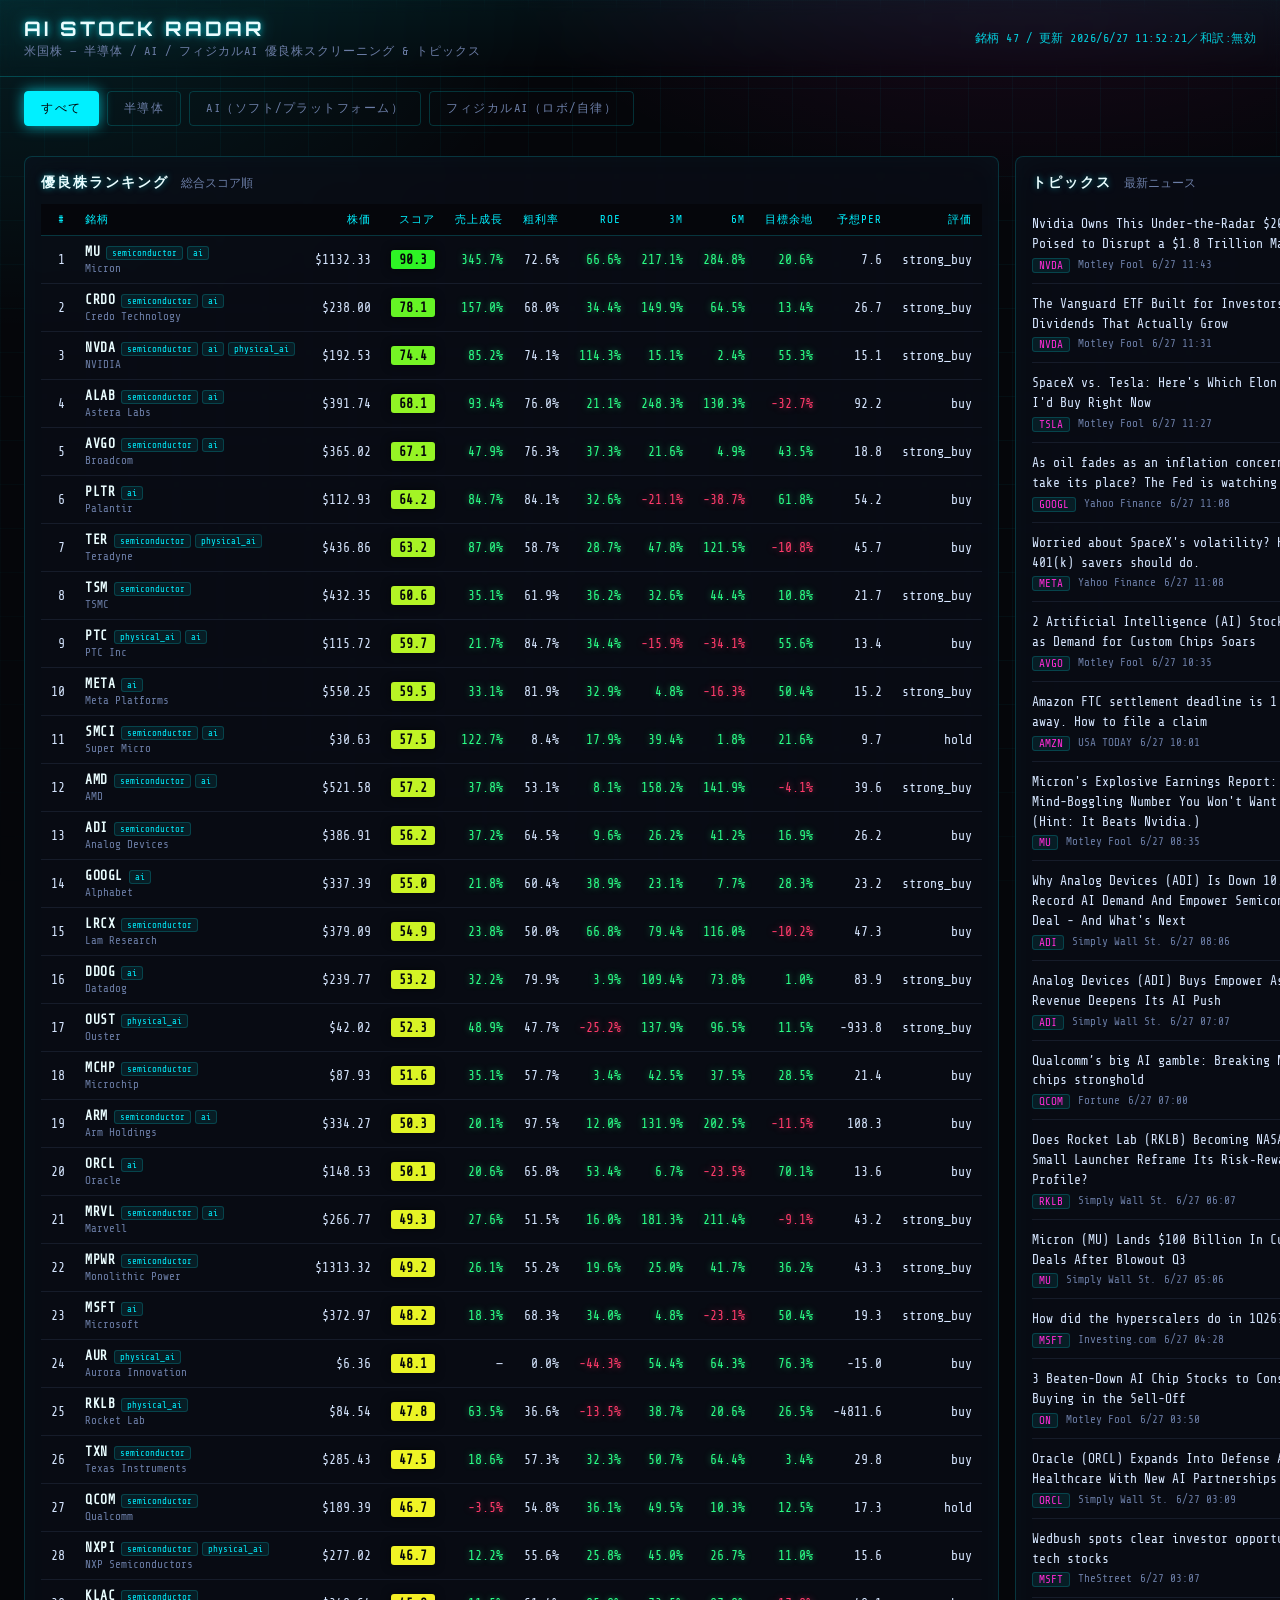
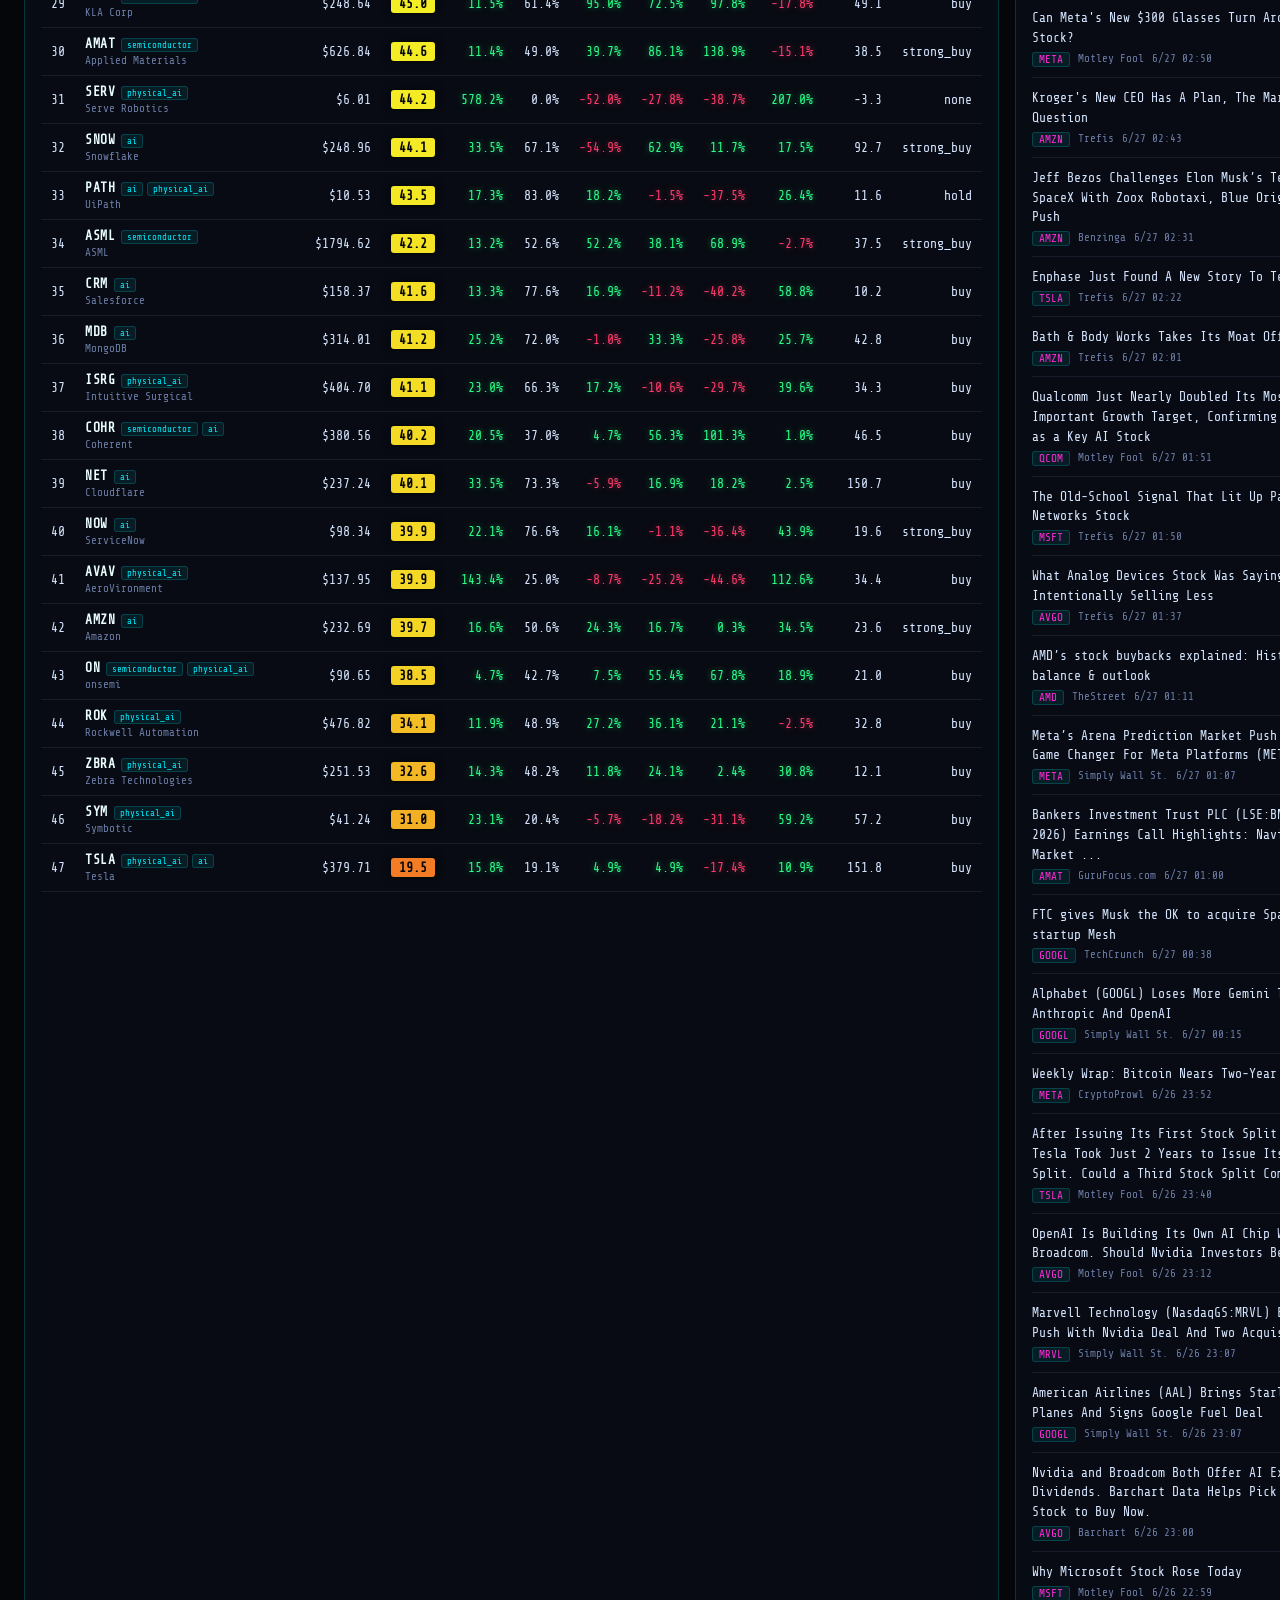
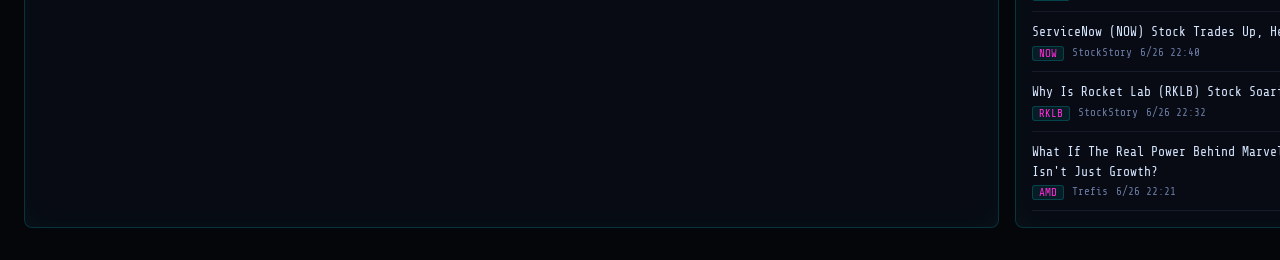
==== public/index.html @ abdc6777 "AI Stock Radar: static site + GitHub Actions data pipeline for Vercel Co-Authored-By: Claude Opus 4." ====
<!DOCTYPE html>
<html lang="ja">
<head>
  <meta charset="UTF-8" />
  <meta name="viewport" content="width=device-width, initial-scale=1.0" />
  <title>AI Stock Radar — 米国 半導体・AI・フィジカルAI</title>
  <link rel="preconnect" href="https://fonts.googleapis.com" />
  <link rel="preconnect" href="https://fonts.gstatic.com" crossorigin />
  <link href="https://fonts.googleapis.com/css2?family=Orbitron:wght@500;700&family=Share+Tech+Mono&display=swap" rel="stylesheet" />
  <link rel="stylesheet" href="./style.css" />
</head>
<body>
  <header>
    <div class="title">
      <h1>AI Stock Radar</h1>
      <span class="sub">米国株 — 半導体 / AI / フィジカルAI 優良株スクリーニング &amp; トピックス</span>
    </div>
    <div class="actions">
      <span id="status" class="status">読み込み中…</span>
    </div>
  </header>

  <nav id="themes" class="themes"></nav>

  <section id="outlook-wrap" class="outlook-wrap" hidden>
    <div class="outlook-head">
      <h2>市場見通し <small>AIによるニュース材料の整理</small></h2>
      <span class="disclaimer">※ 投資助言ではありません。情報提供のみ・投資判断は自己責任で。</span>
    </div>
    <div id="outlook-cards" class="outlook-cards"></div>
  </section>

  <main>
    <section class="panel screener">
      <h2>優良株ランキング <small>総合スコア順</small></h2>
      <div class="table-wrap">
        <table id="screener-table">
          <thead>
            <tr>
              <th>#</th><th>銘柄</th><th>株価</th><th class="score-col">スコア</th>
              <th>売上成長</th><th>粗利率</th><th>ROE</th>
              <th>3M</th><th>6M</th><th>目標余地</th><th>予想PER</th><th>評価</th>
            </tr>
          </thead>
          <tbody id="screener-body"></tbody>
        </table>
      </div>
    </section>

    <section class="panel topics">
      <h2>トピックス <small>最新ニュース</small></h2>
      <ul id="topics-list"></ul>
    </section>
  </main>

  <script src="./app.js"></script>
</body>
</html>
---- public/style.css ----
:root {
  --bg: #05060a;
  --panel: rgba(10, 14, 24, 0.72);
  --panel-2: rgba(18, 24, 40, 0.85);
  --line: rgba(0, 240, 255, 0.18);
  --line-soft: rgba(120, 150, 200, 0.12);
  --text: #d6e6ff;
  --muted: #6b7da6;
  --cyan: #00f0ff;
  --magenta: #ff2bd6;
  --accent: #00f0ff;
  --good: #2bff88;
  --bad: #ff3b6b;
  --chip: rgba(0, 240, 255, 0.08);
}

* { box-sizing: border-box; }

body {
  margin: 0;
  font-family: "Share Tech Mono", "Consolas", monospace;
  color: var(--text);
  background:
    radial-gradient(900px 500px at 80% -10%, rgba(255, 43, 214, 0.10), transparent 60%),
    radial-gradient(1000px 600px at 0% 0%, rgba(0, 240, 255, 0.10), transparent 55%),
    #05060a;
  background-attachment: fixed;
  min-height: 100vh;
}

/* スキャンライン風の薄いグリッド */
body::before {
  content: "";
  position: fixed; inset: 0; z-index: 0; pointer-events: none;
  background-image:
    linear-gradient(rgba(0, 240, 255, 0.04) 1px, transparent 1px),
    linear-gradient(90deg, rgba(0, 240, 255, 0.04) 1px, transparent 1px);
  background-size: 44px 44px;
  mask-image: radial-gradient(circle at 50% 30%, #000 60%, transparent 100%);
}
header, nav, main, .outlook-wrap { position: relative; z-index: 1; }

header {
  display: flex; align-items: center; justify-content: space-between;
  padding: 16px 24px; border-bottom: 1px solid var(--line);
  background: linear-gradient(180deg, rgba(0, 240, 255, 0.05), transparent);
  position: sticky; top: 0; z-index: 10;
  backdrop-filter: blur(8px);
}
.title h1 {
  margin: 0; font-family: "Orbitron", sans-serif; font-size: 20px; font-weight: 700;
  letter-spacing: 3px; text-transform: uppercase;
  color: #eafdff;
  text-shadow: 0 0 6px rgba(0, 240, 255, 0.7), 0 0 18px rgba(0, 240, 255, 0.4);
}
.title .sub { color: var(--muted); font-size: 12px; letter-spacing: 1px; }
.actions { display: flex; align-items: center; gap: 12px; }
.status { color: var(--cyan); font-size: 12px; letter-spacing: 0.5px; opacity: 0.85; }

button {
  background: transparent; color: var(--cyan);
  border: 1px solid var(--cyan); border-radius: 4px;
  padding: 8px 16px; font-size: 12px; cursor: pointer;
  font-family: "Share Tech Mono", monospace; letter-spacing: 1.5px; text-transform: uppercase;
  box-shadow: 0 0 8px rgba(0, 240, 255, 0.25), inset 0 0 8px rgba(0, 240, 255, 0.06);
  transition: all .15s ease;
}
button:hover {
  background: rgba(0, 240, 255, 0.12);
  box-shadow: 0 0 16px rgba(0, 240, 255, 0.6), inset 0 0 12px rgba(0, 240, 255, 0.15);
}

.themes { display: flex; gap: 8px; padding: 14px 24px; flex-wrap: wrap; }
.themes button {
  color: var(--muted); border-color: var(--line); box-shadow: none;
}
.themes button.active {
  color: #05060a; background: var(--cyan); border-color: var(--cyan);
  box-shadow: 0 0 14px rgba(0, 240, 255, 0.7);
}

/* ---- 市場見通し ---- */
.outlook-wrap { padding: 0 24px 4px; }
.outlook-head { display: flex; align-items: baseline; gap: 12px; flex-wrap: wrap; margin-bottom: 10px; }
.outlook-head h2 {
  margin: 0; font-family: "Orbitron", sans-serif; font-size: 14px; letter-spacing: 2px;
  text-transform: uppercase; color: #eafdff; text-shadow: 0 0 6px rgba(0, 240, 255, 0.5);
}
.outlook-head h2 small { color: var(--muted); font-weight: 400; font-size: 12px; margin-left: 6px; letter-spacing: 0; text-shadow: none; font-family: "Share Tech Mono", monospace; }
.disclaimer { color: var(--bad); font-size: 11px; letter-spacing: 0.5px; }
.outlook-cards { display: grid; grid-template-columns: repeat(auto-fit, minmax(280px, 1fr)); gap: 16px; }

.outlook-card {
  background: var(--panel); border: 1px solid var(--line); border-radius: 8px; padding: 14px 16px;
  backdrop-filter: blur(6px);
  box-shadow: inset 0 0 24px rgba(0, 240, 255, 0.04);
}
.oc-head { display: flex; align-items: center; justify-content: space-between; margin-bottom: 6px; }
.oc-theme { font-family: "Orbitron", sans-serif; font-weight: 500; font-size: 13px; letter-spacing: 1px; color: #eafdff; }
.oc-sent { font-size: 11px; font-weight: 700; color: #05060a; padding: 2px 10px; border-radius: 3px; letter-spacing: 1px; }
.oc-conf { color: var(--muted); font-size: 11px; margin-bottom: 8px; }
.oc-scenario { font-size: 13px; line-height: 1.55; color: #aec4e8; margin-bottom: 10px; }
.oc-cols { display: grid; grid-template-columns: 1fr 1fr; gap: 12px; margin-bottom: 10px; }
.oc-label { font-size: 11px; font-weight: 700; color: var(--muted); margin-bottom: 4px; letter-spacing: 1px; text-transform: uppercase; }
.oc-label.up { color: var(--good); }
.oc-label.down { color: var(--bad); }
.outlook-card ul { margin: 0; padding-left: 16px; }
.outlook-card li { font-size: 12px; line-height: 1.5; margin-bottom: 3px; color: var(--text); }

main {
  display: grid; grid-template-columns: 1fr 360px; gap: 16px;
  padding: 16px 24px 32px;
}
@media (max-width: 980px) { main { grid-template-columns: 1fr; } }

.panel {
  background: var(--panel); border: 1px solid var(--line); border-radius: 8px;
  padding: 16px; backdrop-filter: blur(6px);
  box-shadow: inset 0 0 30px rgba(0, 240, 255, 0.03);
}
.panel h2 {
  margin: 0 0 12px; font-family: "Orbitron", sans-serif; font-size: 14px;
  letter-spacing: 2px; text-transform: uppercase; color: #eafdff;
  text-shadow: 0 0 6px rgba(0, 240, 255, 0.5);
}
.panel h2 small { color: var(--muted); font-weight: 400; font-size: 12px; margin-left: 6px; letter-spacing: 0; text-shadow: none; font-family: "Share Tech Mono", monospace; }

.table-wrap { overflow-x: auto; }
table { width: 100%; border-collapse: collapse; font-size: 13px; }
th, td { padding: 8px 10px; text-align: right; white-space: nowrap; }
th {
  color: var(--cyan); font-weight: 400; font-size: 11px; letter-spacing: 1px; text-transform: uppercase;
  border-bottom: 1px solid var(--line); position: sticky; top: 0;
  background: rgba(5, 6, 10, 0.9);
}
td:nth-child(2), th:nth-child(2) { text-align: left; }
tbody tr { border-bottom: 1px solid var(--line-soft); }
tbody tr:hover { background: rgba(0, 240, 255, 0.06); }

.tk { font-weight: 700; color: #eafdff; letter-spacing: 0.5px; }
.nm { color: var(--muted); font-size: 11px; }
.tags { display: inline-flex; gap: 4px; margin-left: 6px; }
.tag { font-size: 9px; padding: 1px 5px; border-radius: 3px; background: var(--chip); color: var(--cyan); border: 1px solid var(--line); }

.score-col { text-align: right; }
.score {
  display: inline-block; min-width: 42px; padding: 2px 8px; border-radius: 3px;
  font-weight: 700; color: #05060a;
  box-shadow: 0 0 10px currentColor;
}
.pos { color: var(--good); text-shadow: 0 0 6px rgba(43, 255, 136, 0.5); }
.neg { color: var(--bad); text-shadow: 0 0 6px rgba(255, 59, 107, 0.5); }

/* ---- トピックス ---- */
#topics-list { list-style: none; margin: 0; padding: 0; }
#topics-list li { padding: 10px 0; border-bottom: 1px solid var(--line-soft); }
#topics-list a { color: var(--text); text-decoration: none; font-size: 13px; line-height: 1.45; transition: color .15s; }
#topics-list a:hover { color: var(--cyan); text-shadow: 0 0 6px rgba(0, 240, 255, 0.5); }
.topic-summary { color: #aec4e8; font-size: 12px; line-height: 1.45; margin-top: 4px; }
.topic-orig { color: var(--muted); font-size: 11px; line-height: 1.35; margin-top: 3px; font-style: italic; }
.topic-meta { display: flex; gap: 8px; margin-top: 4px; color: var(--muted); font-size: 11px; }
.topic-tk { background: var(--chip); border: 1px solid var(--line); border-radius: 3px; padding: 0 6px; color: var(--magenta); }

.empty { color: var(--muted); font-size: 13px; padding: 20px 0; text-align: center; letter-spacing: 1px; }
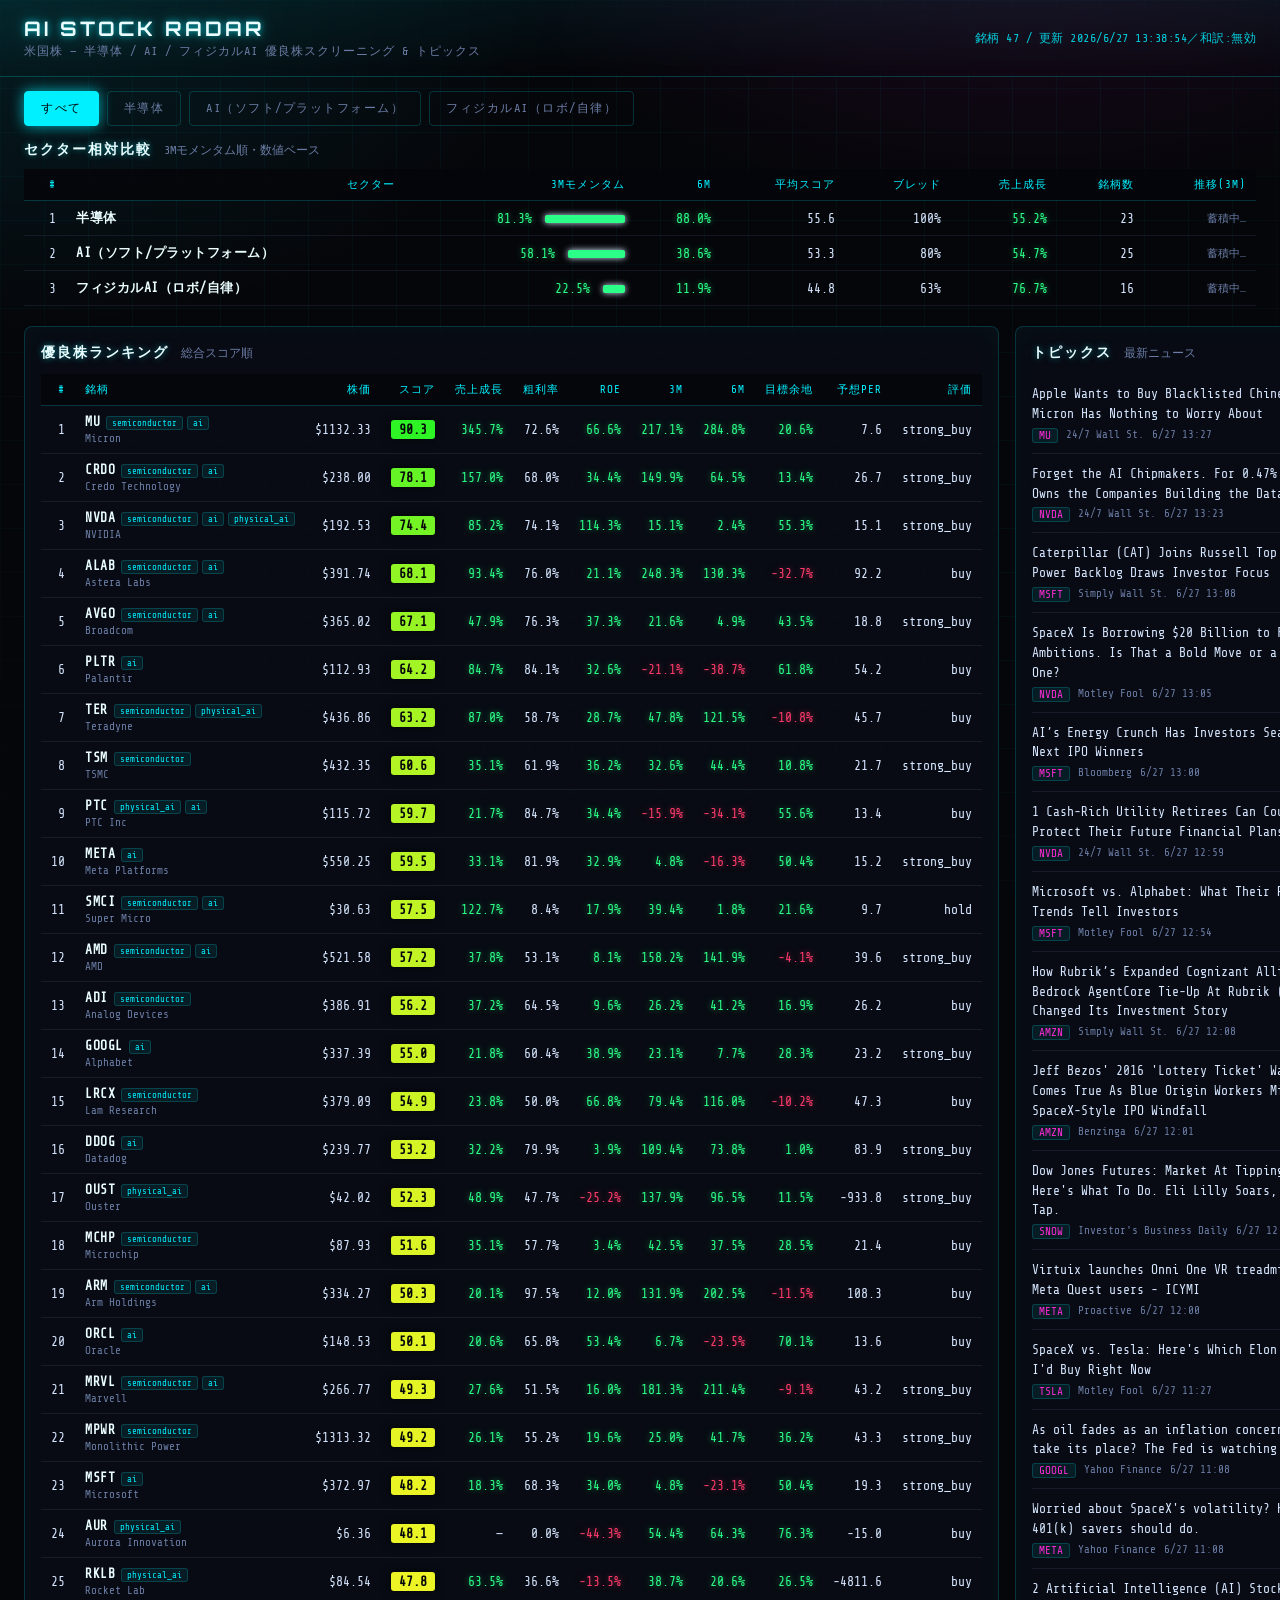
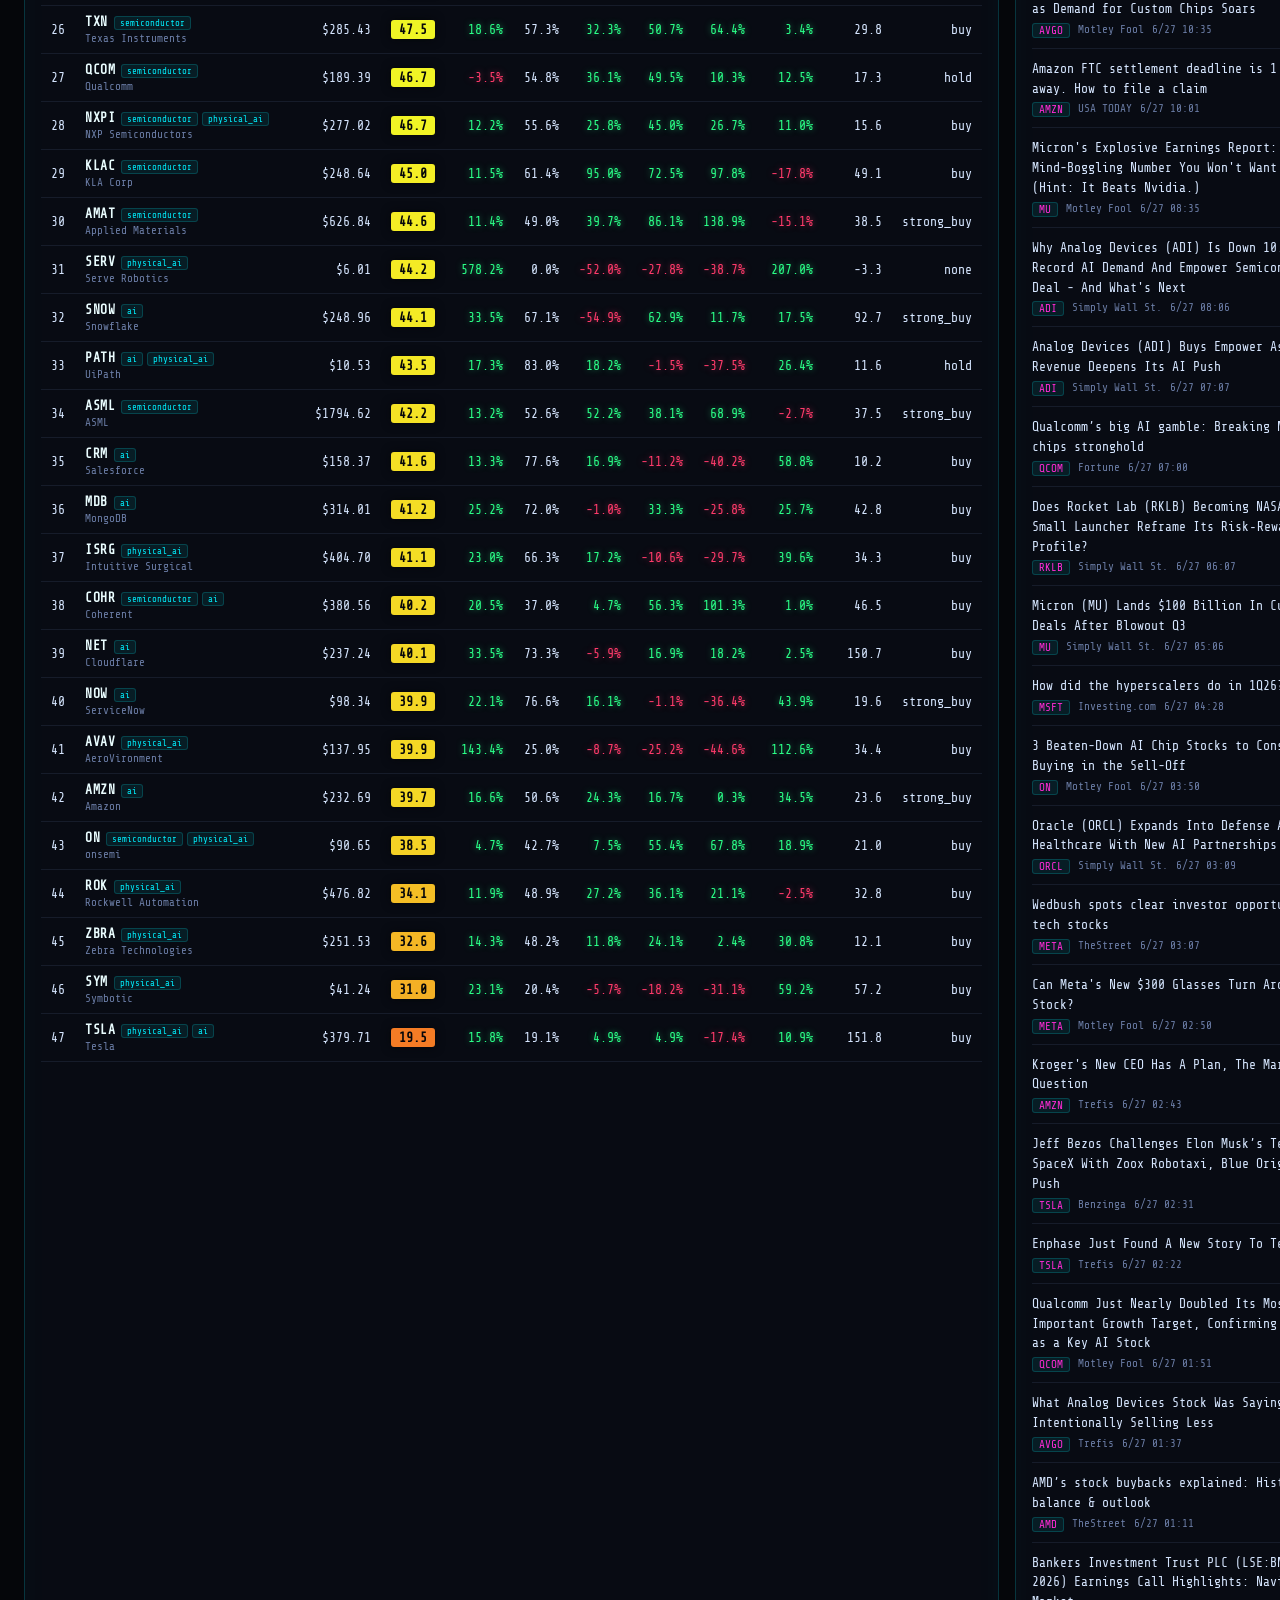
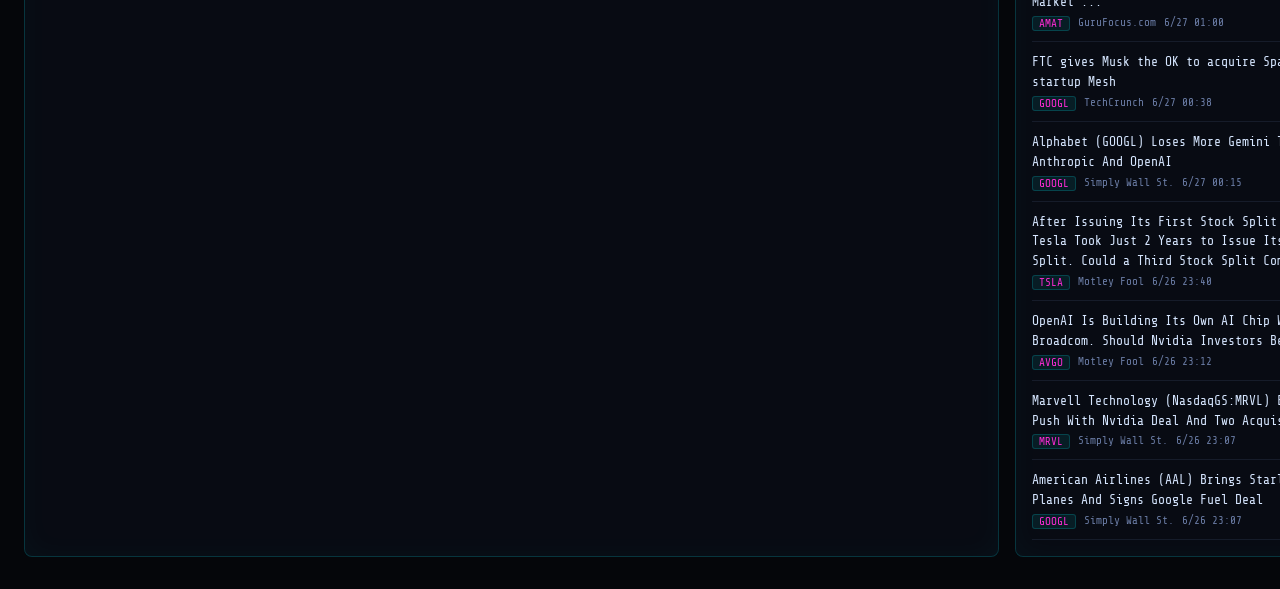
==== commit da3b78a4: "feat: sector relative comparison + time-series trend (sparklines) Co-Authored-By: Claude Opus 4.8 <n" ====
--- a/public/index.html
+++ b/public/index.html
@@ -30,6 +30,23 @@
     <div id="outlook-cards" class="outlook-cards"></div>
   </section>
 
+  <section id="sectors-wrap" class="outlook-wrap" hidden>
+    <div class="outlook-head">
+      <h2>セクター相対比較 <small>3Mモメンタム順・数値ベース</small></h2>
+    </div>
+    <div class="table-wrap">
+      <table id="sectors-table">
+        <thead>
+          <tr>
+            <th>#</th><th>セクター</th><th>3Mモメンタム</th><th>6M</th>
+            <th>平均スコア</th><th>ブレッド</th><th>売上成長</th><th>銘柄数</th><th>推移(3M)</th>
+          </tr>
+        </thead>
+        <tbody id="sectors-body"></tbody>
+      </table>
+    </div>
+  </section>
+
   <main>
     <section class="panel screener">
       <h2>優良株ランキング <small>総合スコア順</small></h2>
--- a/public/style.css
+++ b/public/style.css
@@ -162,3 +162,17 @@
 .topic-tk { background: var(--chip); border: 1px solid var(--line); border-radius: 3px; padding: 0 6px; color: var(--magenta); }
 
 .empty { color: var(--muted); font-size: 13px; padding: 20px 0; text-align: center; letter-spacing: 1px; }
+
+/* ---- セクター相対比較 ---- */
+#sectors-wrap { padding: 0 24px 4px; }
+#sectors-table { width: 100%; border-collapse: collapse; font-size: 13px; }
+#sectors-table th, #sectors-table td { padding: 8px 10px; text-align: right; white-space: nowrap; }
+#sectors-table th {
+  color: var(--cyan); font-weight: 400; font-size: 11px; letter-spacing: 1px; text-transform: uppercase;
+  border-bottom: 1px solid var(--line);
+}
+#sectors-table tbody tr { border-bottom: 1px solid var(--line-soft); }
+#sectors-table tbody tr:hover { background: rgba(0, 240, 255, 0.06); }
+.sbar { display: inline-block; height: 8px; border-radius: 2px; vertical-align: middle; margin-left: 6px; box-shadow: 0 0 6px currentColor; }
+.spark { vertical-align: middle; }
+.spark-empty { color: var(--muted); font-size: 11px; }
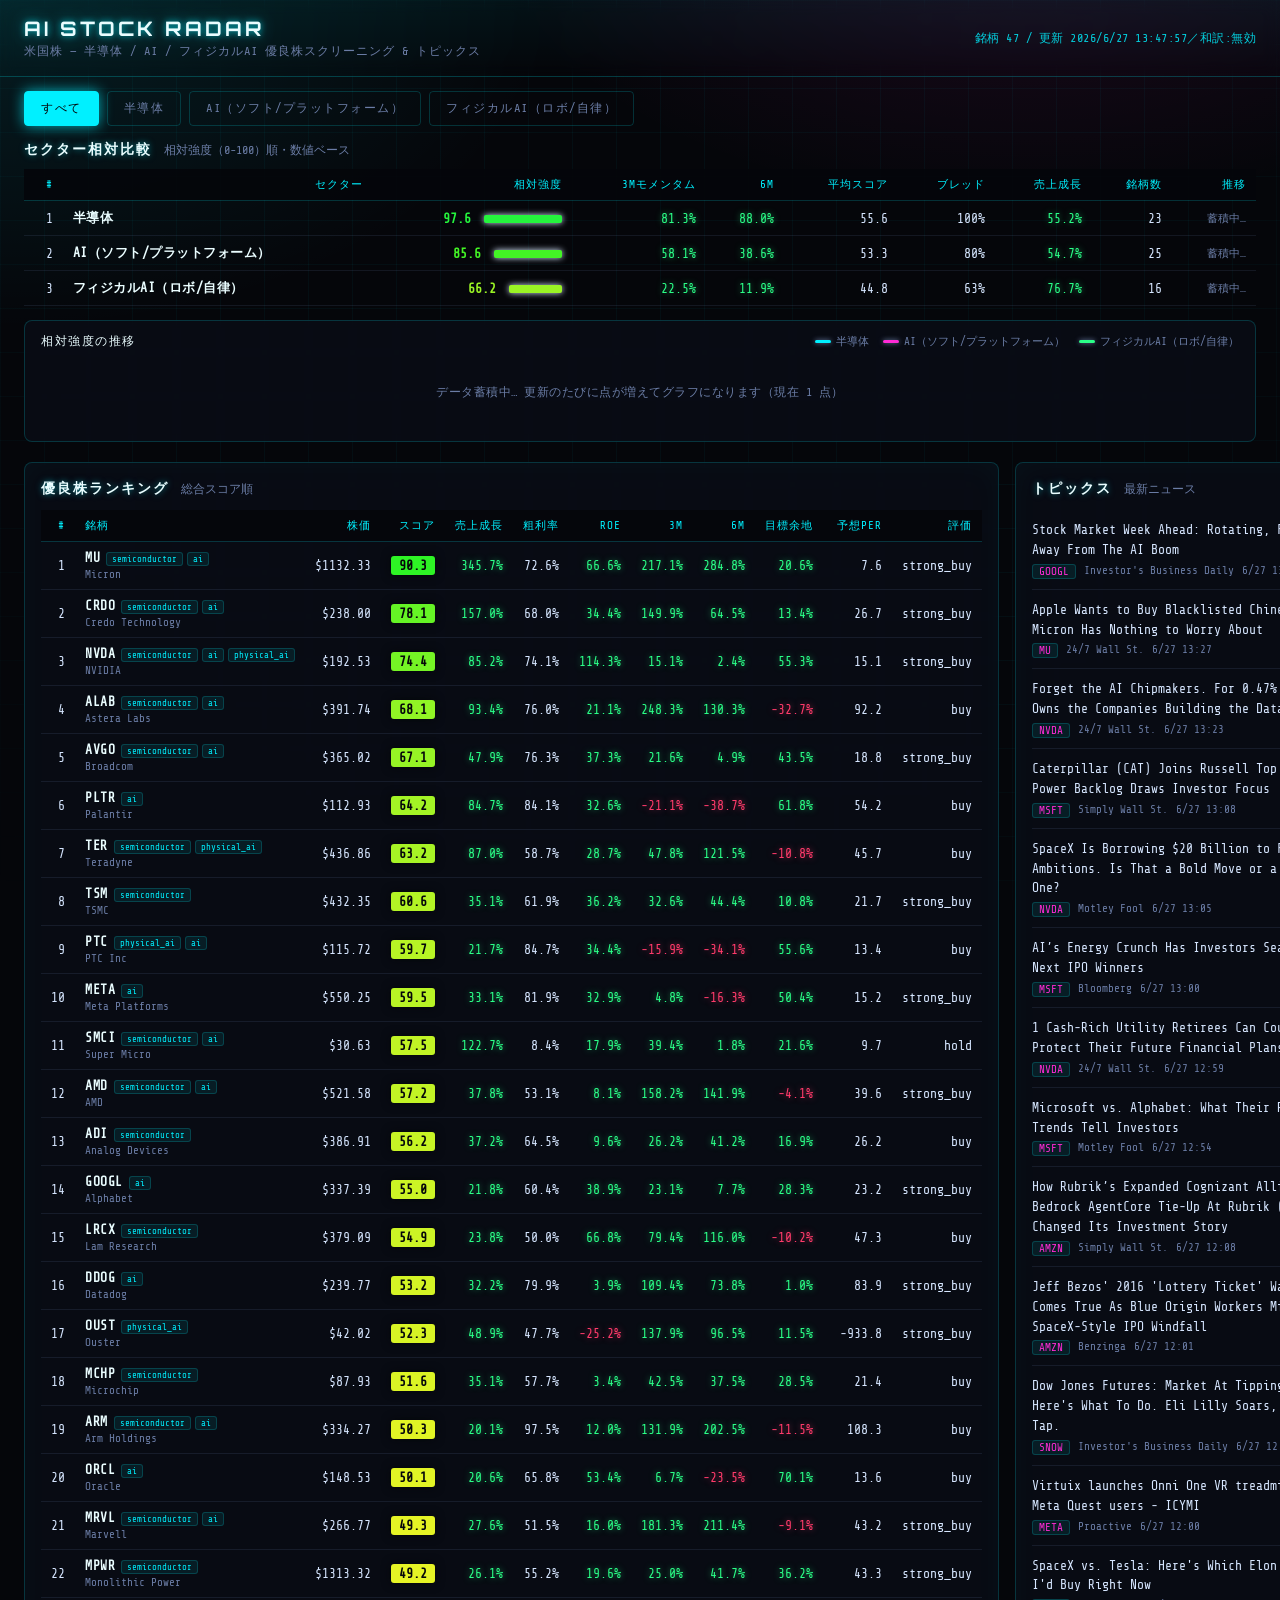
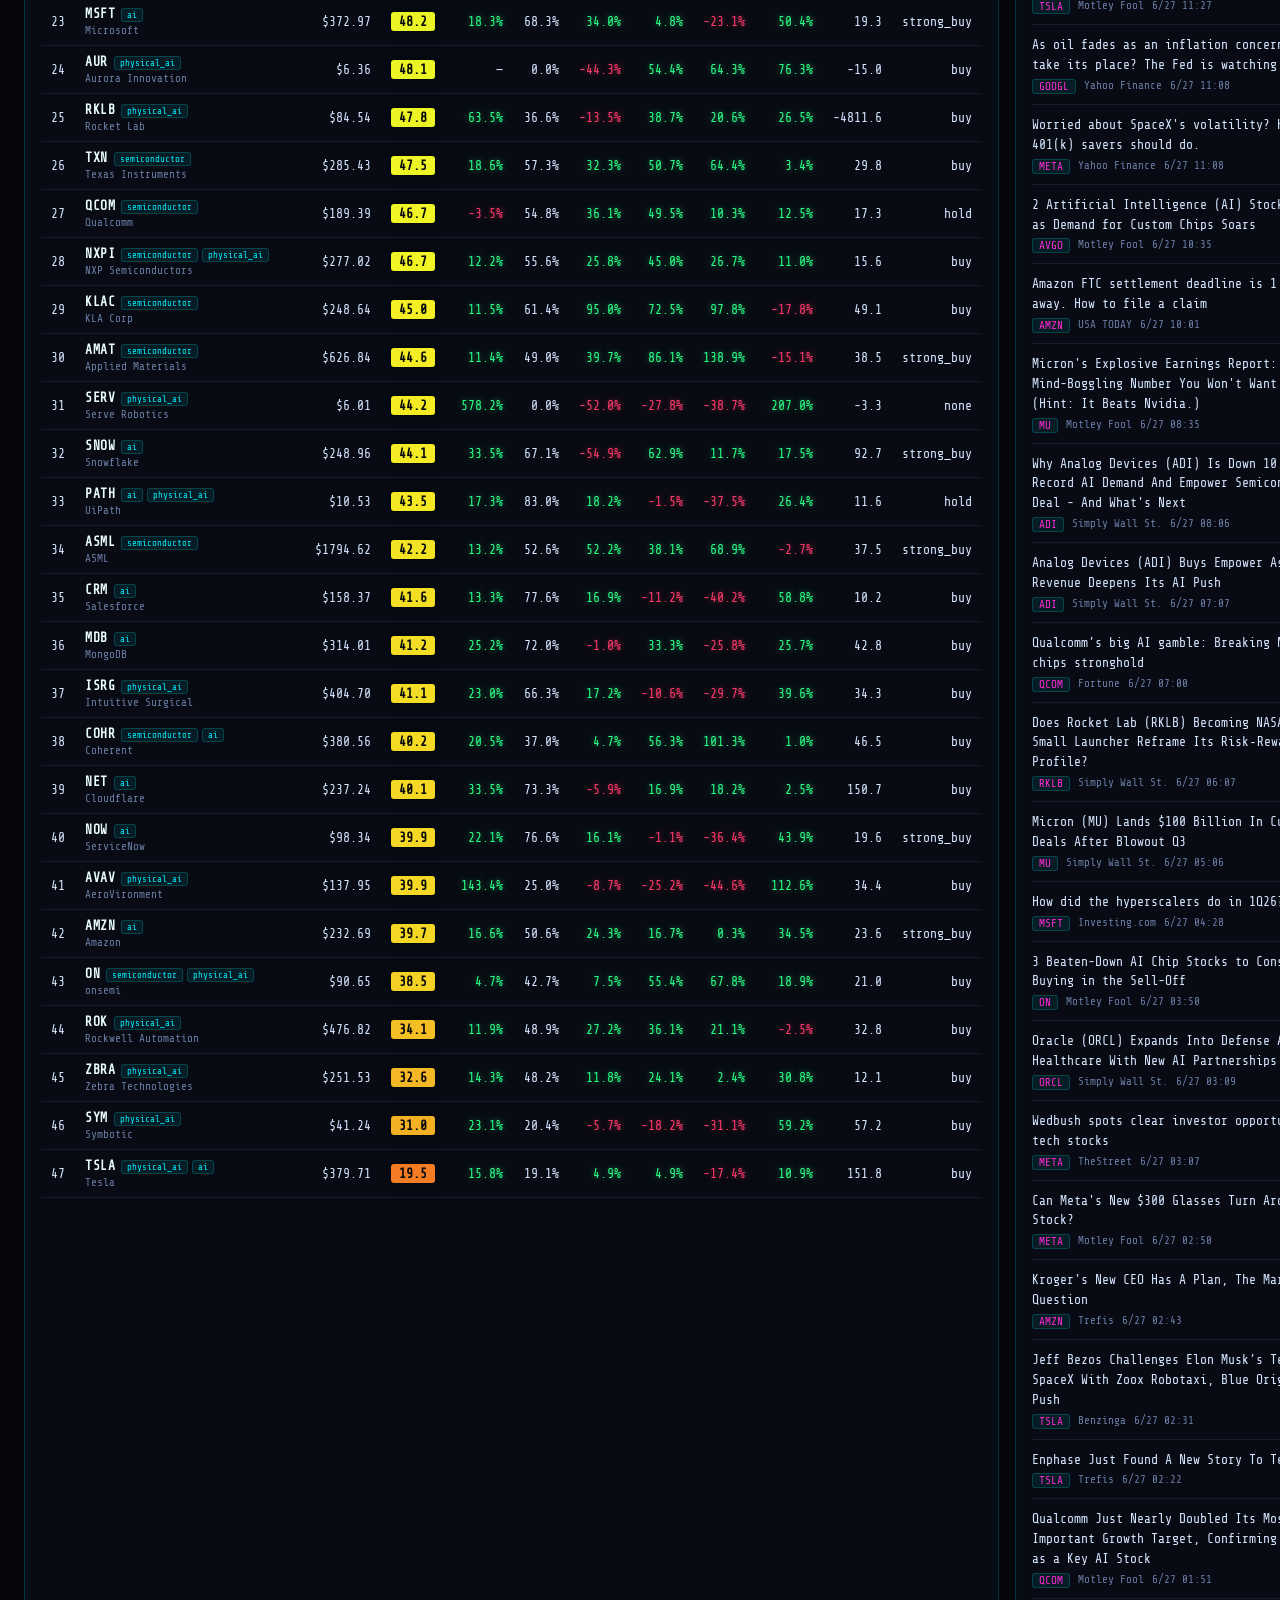
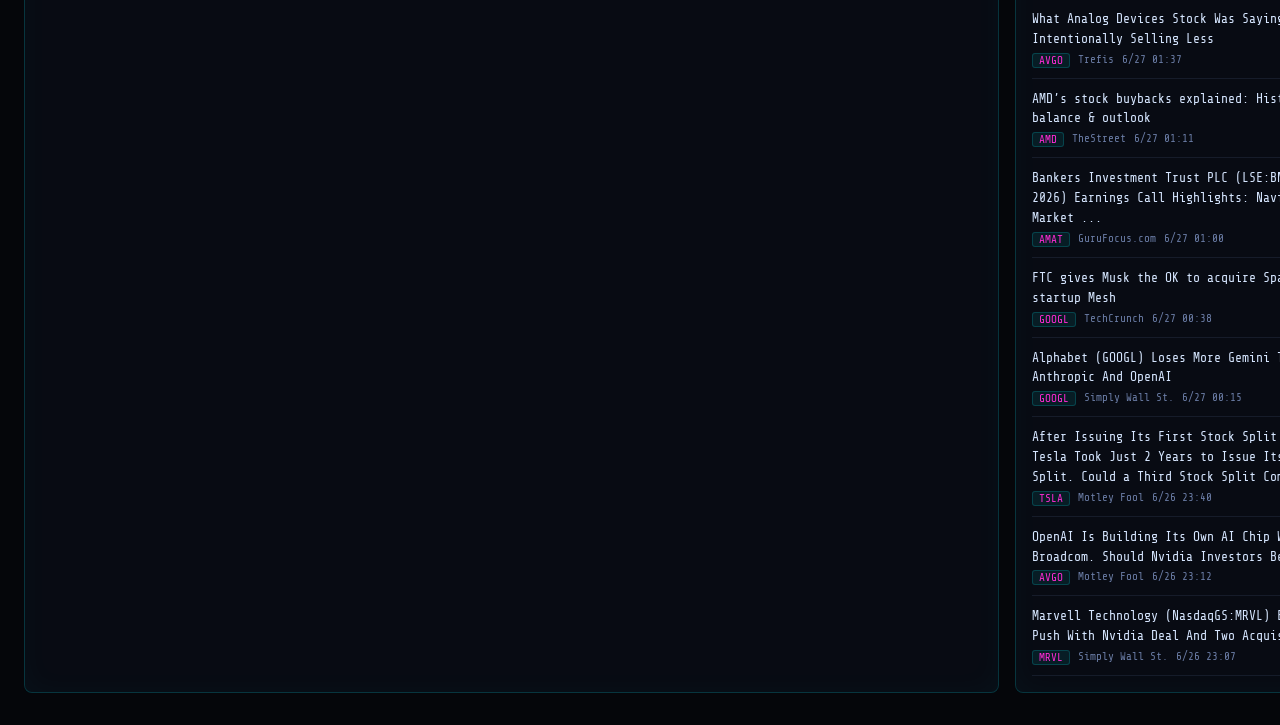
==== commit a229b3a6: "feat: sector relative-strength index + trend line chart Co-Authored-By: Claude Opus 4.8 <noreply@ant" ====
--- a/public/index.html
+++ b/public/index.html
@@ -32,18 +32,26 @@
 
   <section id="sectors-wrap" class="outlook-wrap" hidden>
     <div class="outlook-head">
-      <h2>セクター相対比較 <small>3Mモメンタム順・数値ベース</small></h2>
+      <h2>セクター相対比較 <small>相対強度（0-100）順・数値ベース</small></h2>
     </div>
     <div class="table-wrap">
       <table id="sectors-table">
         <thead>
           <tr>
-            <th>#</th><th>セクター</th><th>3Mモメンタム</th><th>6M</th>
-            <th>平均スコア</th><th>ブレッド</th><th>売上成長</th><th>銘柄数</th><th>推移(3M)</th>
+            <th>#</th><th>セクター</th><th>相対強度</th><th>3Mモメンタム</th><th>6M</th>
+            <th>平均スコア</th><th>ブレッド</th><th>売上成長</th><th>銘柄数</th><th>推移</th>
           </tr>
         </thead>
         <tbody id="sectors-body"></tbody>
       </table>
+    </div>
+
+    <div id="trend-wrap" class="trend-wrap">
+      <div class="trend-head">
+        <span class="trend-title">相対強度の推移</span>
+        <span id="trend-legend" class="trend-legend"></span>
+      </div>
+      <div id="trend-chart" class="trend-chart"></div>
     </div>
   </section>
 
--- a/public/style.css
+++ b/public/style.css
@@ -176,3 +176,15 @@
 .sbar { display: inline-block; height: 8px; border-radius: 2px; vertical-align: middle; margin-left: 6px; box-shadow: 0 0 6px currentColor; }
 .spark { vertical-align: middle; }
 .spark-empty { color: var(--muted); font-size: 11px; }
+
+.trend-wrap {
+  margin-top: 14px; background: var(--panel); border: 1px solid var(--line); border-radius: 8px;
+  padding: 12px 16px; backdrop-filter: blur(6px);
+}
+.trend-head { display: flex; align-items: center; justify-content: space-between; flex-wrap: wrap; gap: 8px; margin-bottom: 6px; }
+.trend-title { font-family: "Orbitron", sans-serif; font-size: 12px; letter-spacing: 1.5px; text-transform: uppercase; color: #eafdff; }
+.trend-legend { display: flex; gap: 14px; flex-wrap: wrap; }
+.trend-legend .lg { display: inline-flex; align-items: center; gap: 5px; font-size: 11px; color: var(--muted); }
+.trend-legend .lg i { width: 16px; height: 3px; border-radius: 2px; display: inline-block; box-shadow: 0 0 5px currentColor; }
+.trend-chart { width: 100%; }
+.trend-empty { color: var(--muted); font-size: 12px; padding: 28px 0; text-align: center; letter-spacing: 0.5px; }
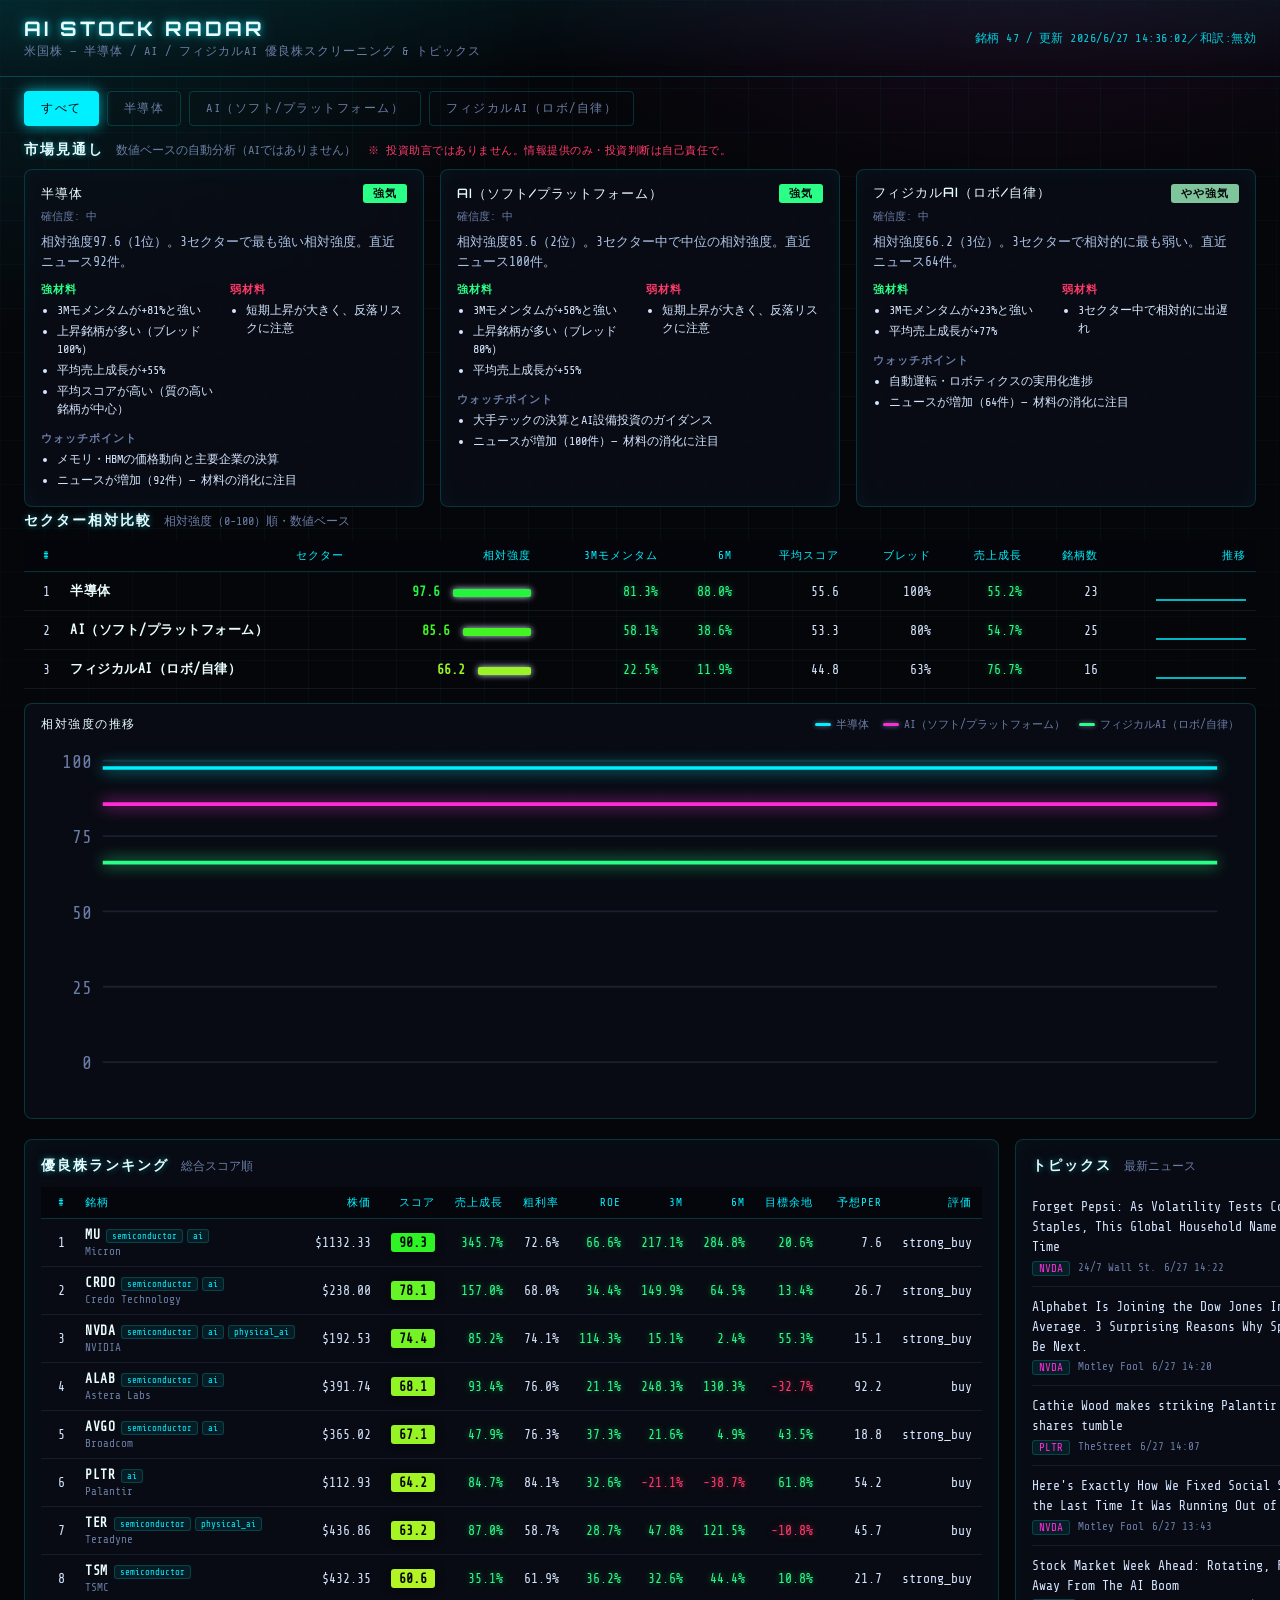
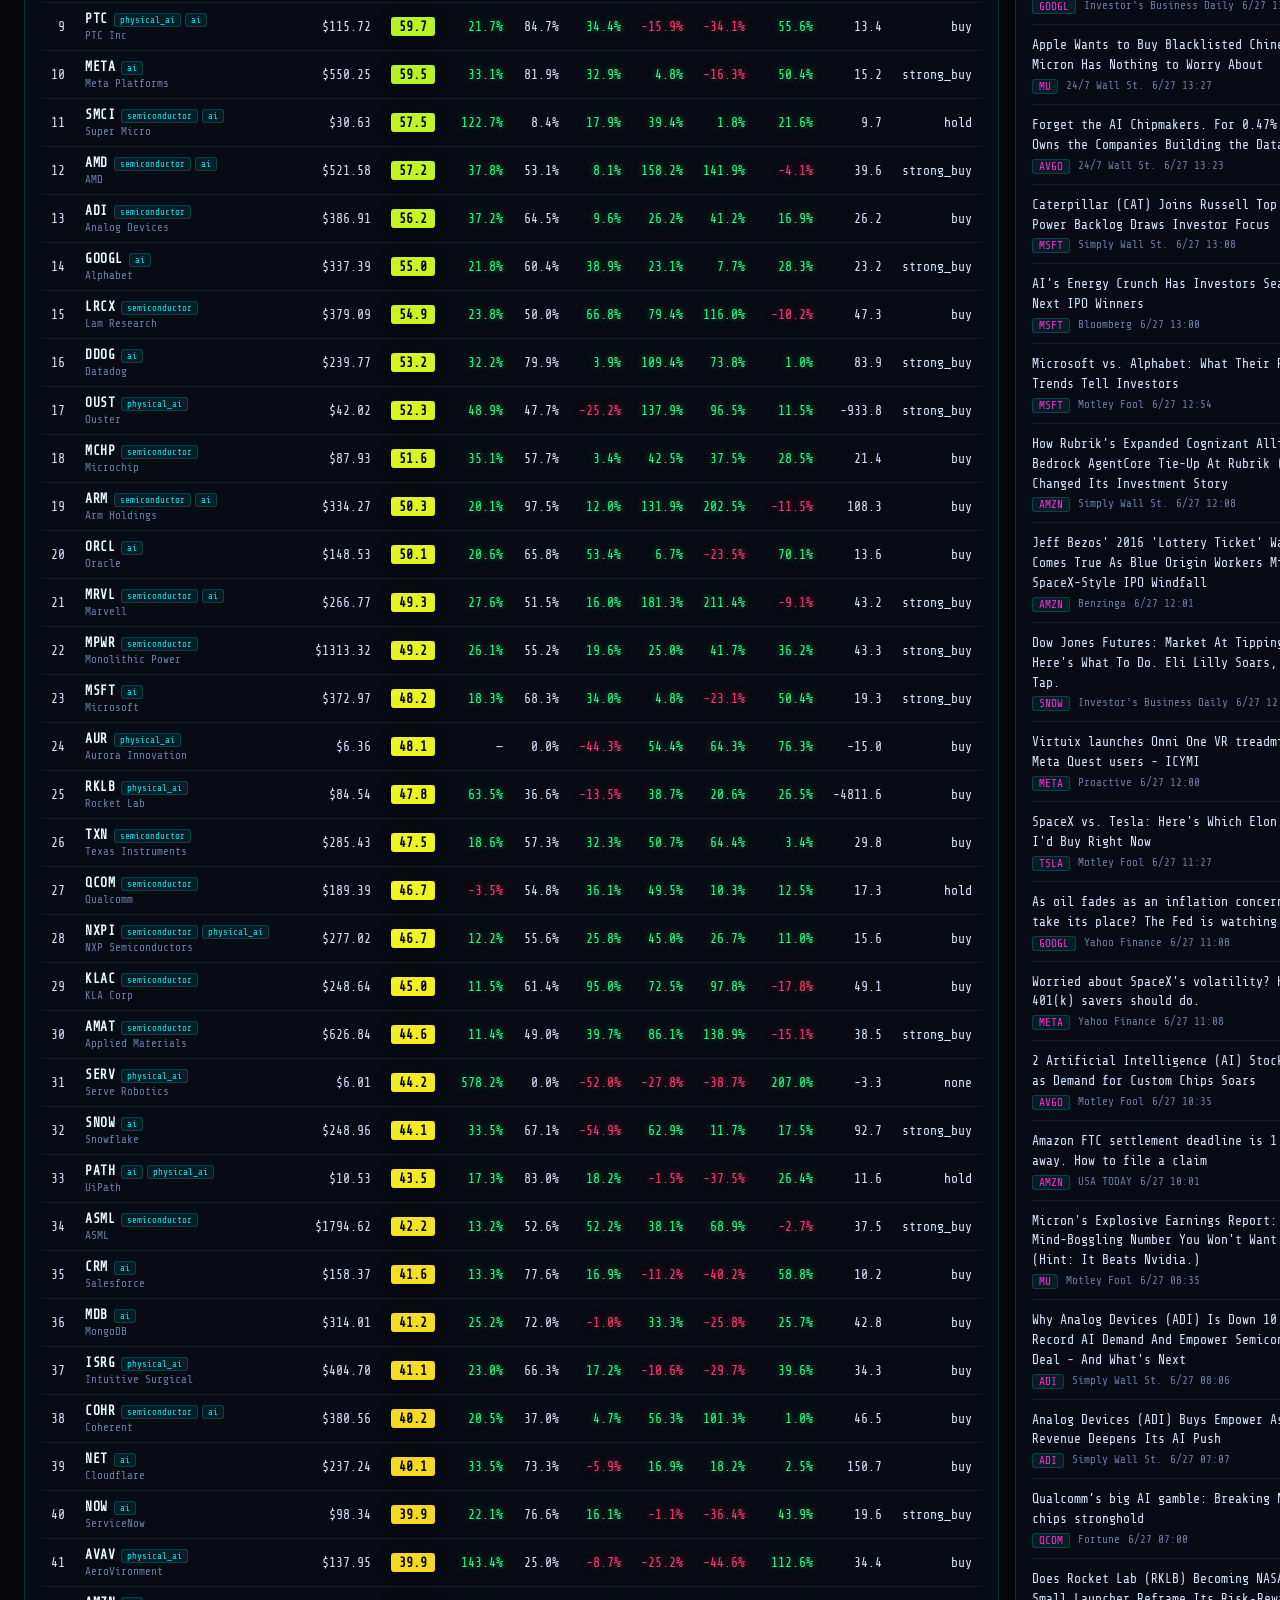
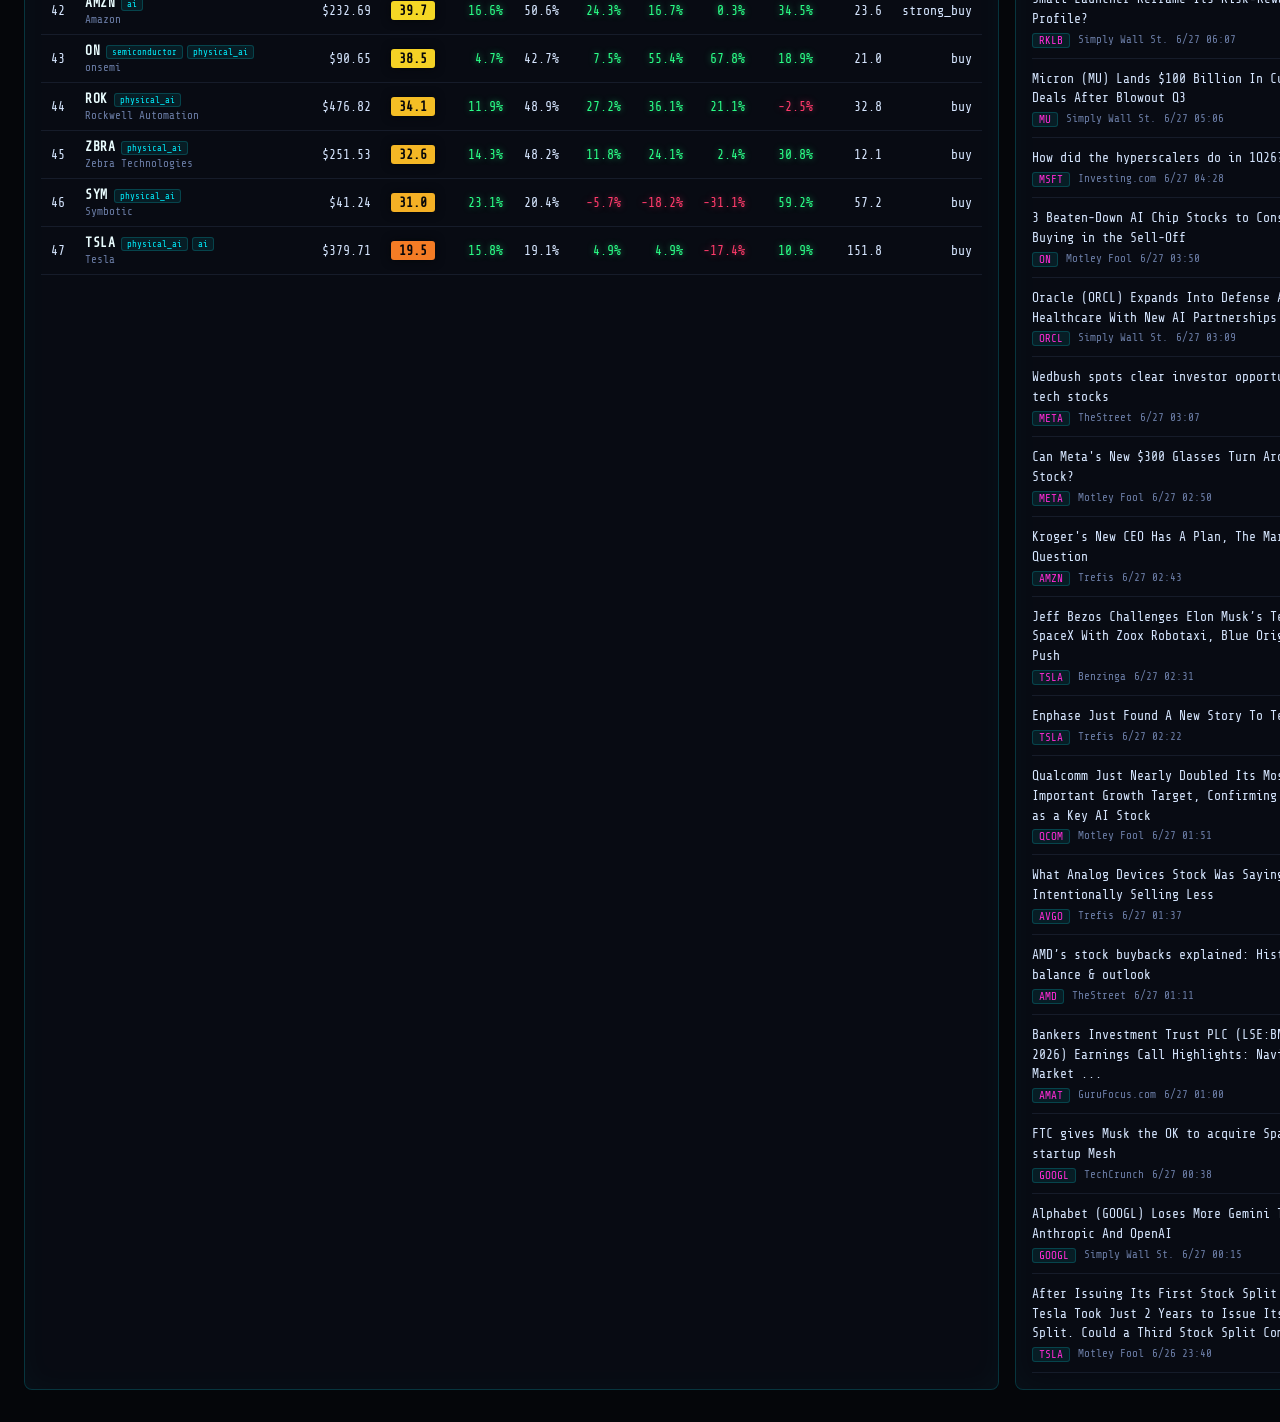
==== commit f20cf6e7: "feat: free rule-based market outlook (no API key required) Co-Authored-By: Claude Opus 4.8 <noreply@" ====
--- a/public/index.html
+++ b/public/index.html
@@ -24,7 +24,7 @@
 
   <section id="outlook-wrap" class="outlook-wrap" hidden>
     <div class="outlook-head">
-      <h2>市場見通し <small>AIによるニュース材料の整理</small></h2>
+      <h2>市場見通し <small id="outlook-mode">材料の整理</small></h2>
       <span class="disclaimer">※ 投資助言ではありません。情報提供のみ・投資判断は自己責任で。</span>
     </div>
     <div id="outlook-cards" class="outlook-cards"></div>
--- a/public/style.css
+++ b/public/style.css
@@ -137,7 +137,8 @@
 tbody tr { border-bottom: 1px solid var(--line-soft); }
 tbody tr:hover { background: rgba(0, 240, 255, 0.06); }
 
-.tk { font-weight: 700; color: #eafdff; letter-spacing: 0.5px; }
+.tk { font-weight: 700; color: #eafdff; letter-spacing: 0.5px; text-decoration: none; }
+a.tk:hover { color: var(--cyan); text-shadow: 0 0 6px rgba(0, 240, 255, 0.6); }
 .nm { color: var(--muted); font-size: 11px; }
 .tags { display: inline-flex; gap: 4px; margin-left: 6px; }
 .tag { font-size: 9px; padding: 1px 5px; border-radius: 3px; background: var(--chip); color: var(--cyan); border: 1px solid var(--line); }
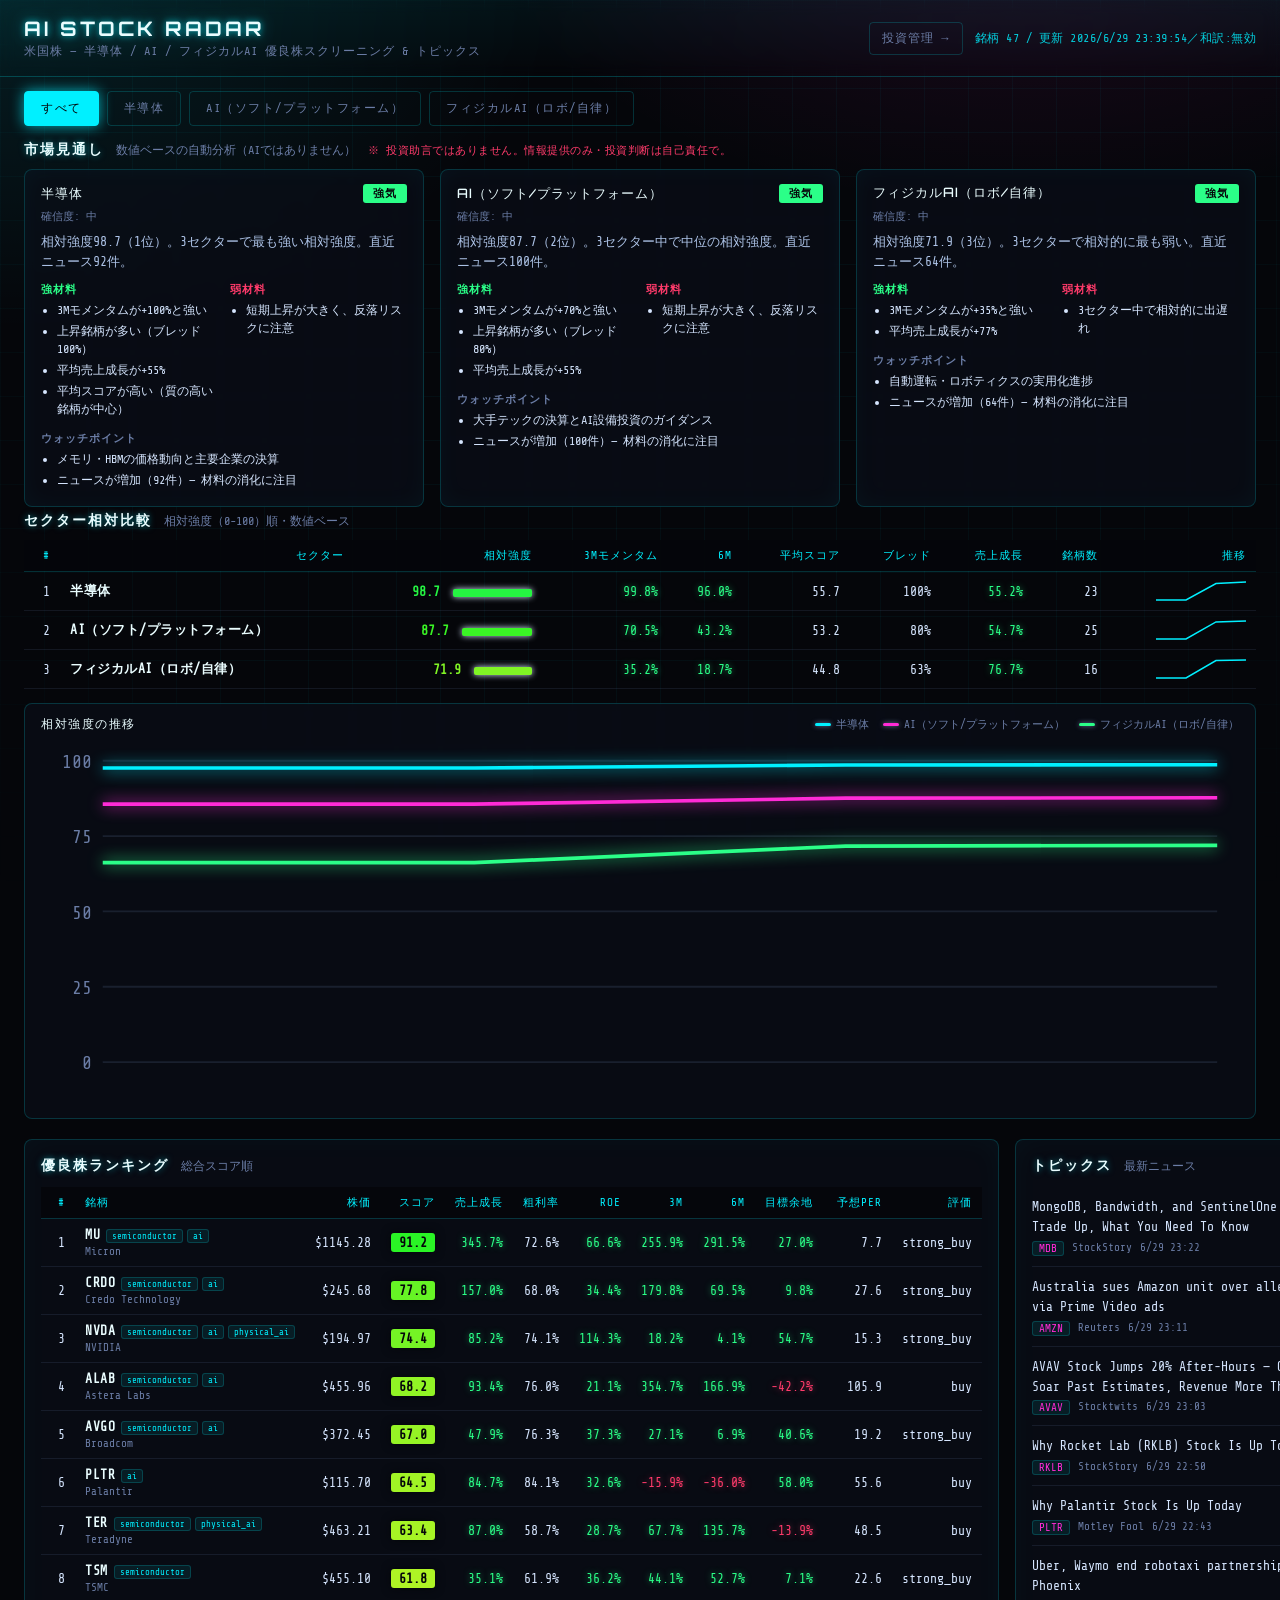
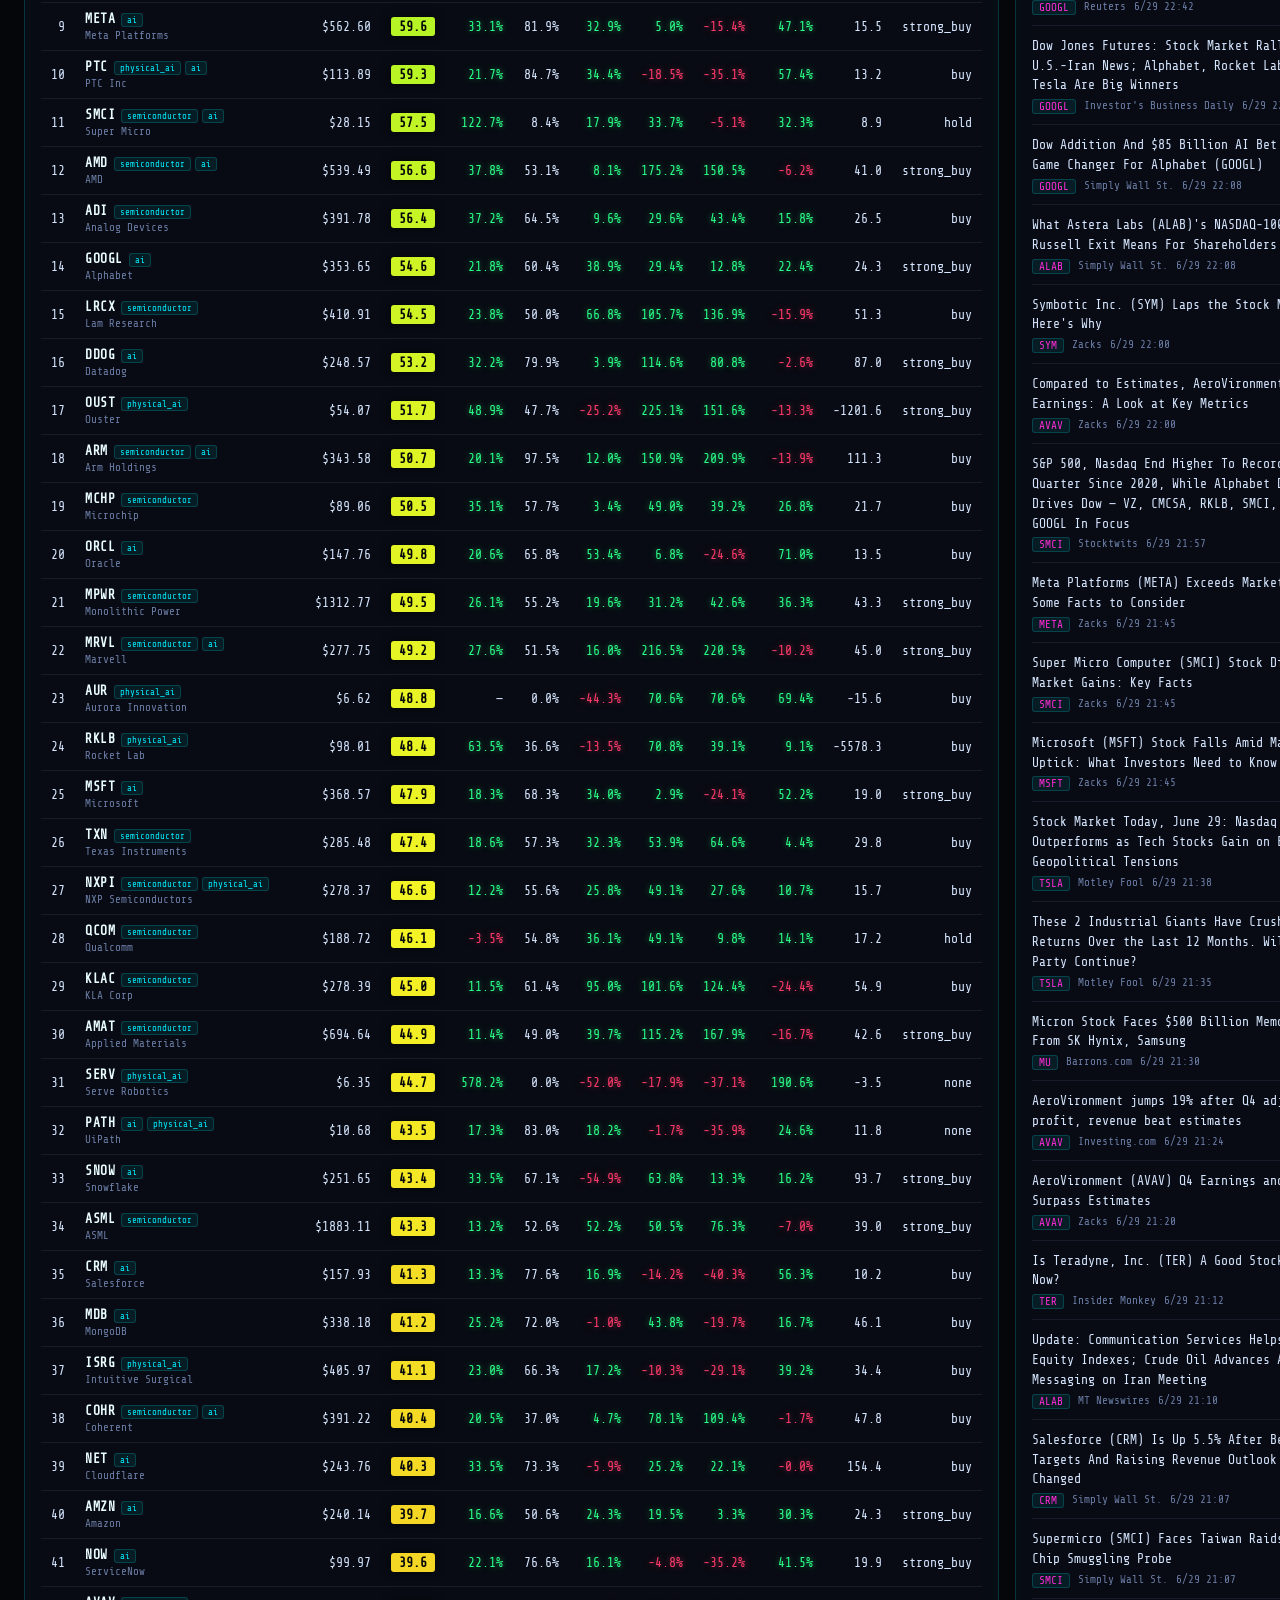
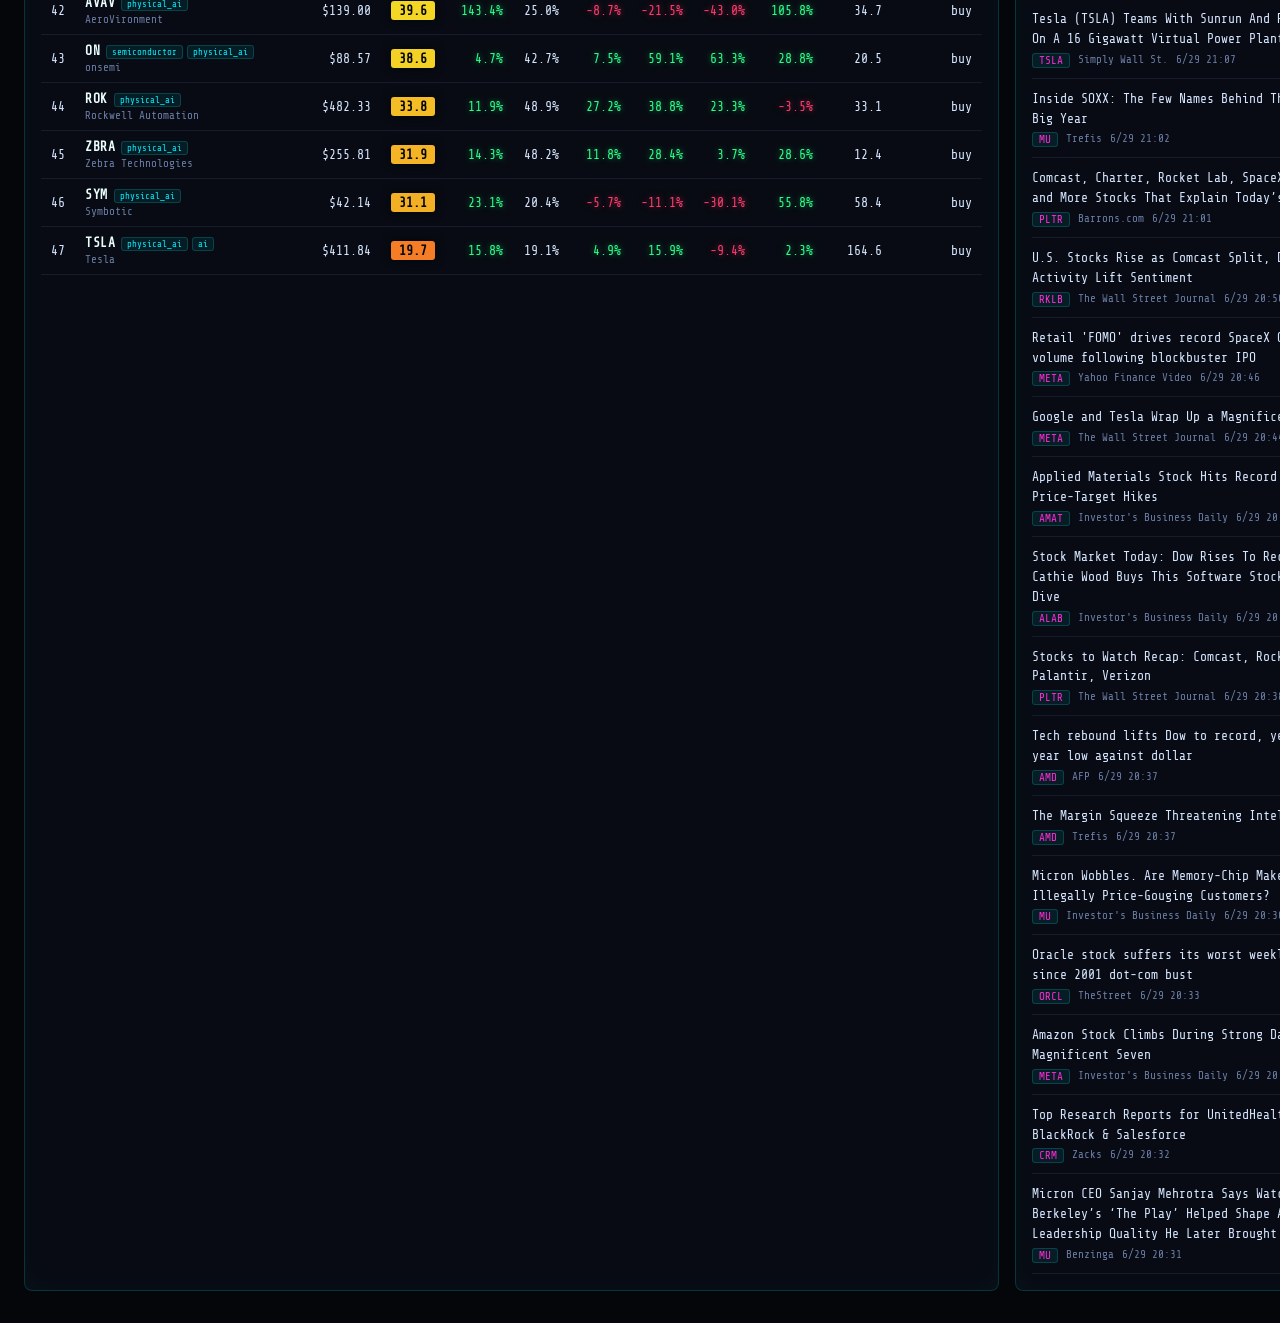
==== commit 7791d606: "投資管理ページを追加（ポートフォリオ・資金管理・楽天証券CSV取込） - portfolio.html/js/css: 資金移動履歴・保有銘柄＋損益自動計算・資産推移グラフ・売買メモ - データはブラ" ====
--- a/public/index.html
+++ b/public/index.html
@@ -16,6 +16,7 @@
       <span class="sub">米国株 — 半導体 / AI / フィジカルAI 優良株スクリーニング &amp; トピックス</span>
     </div>
     <div class="actions">
+      <a class="navlink" href="./portfolio.html">投資管理 →</a>
       <span id="status" class="status">読み込み中…</span>
     </div>
   </header>
--- a/public/style.css
+++ b/public/style.css
@@ -56,6 +56,12 @@
 .title .sub { color: var(--muted); font-size: 12px; letter-spacing: 1px; }
 .actions { display: flex; align-items: center; gap: 12px; }
 .status { color: var(--cyan); font-size: 12px; letter-spacing: 0.5px; opacity: 0.85; }
+.navlink {
+  color: var(--muted); text-decoration: none; font-size: 12px; letter-spacing: 1px;
+  border: 1px solid var(--line); border-radius: 4px; padding: 7px 12px;
+  transition: all .15s ease;
+}
+.navlink:hover { color: var(--cyan); border-color: var(--cyan); box-shadow: 0 0 10px rgba(0,240,255,0.3); }
 
 button {
   background: transparent; color: var(--cyan);
